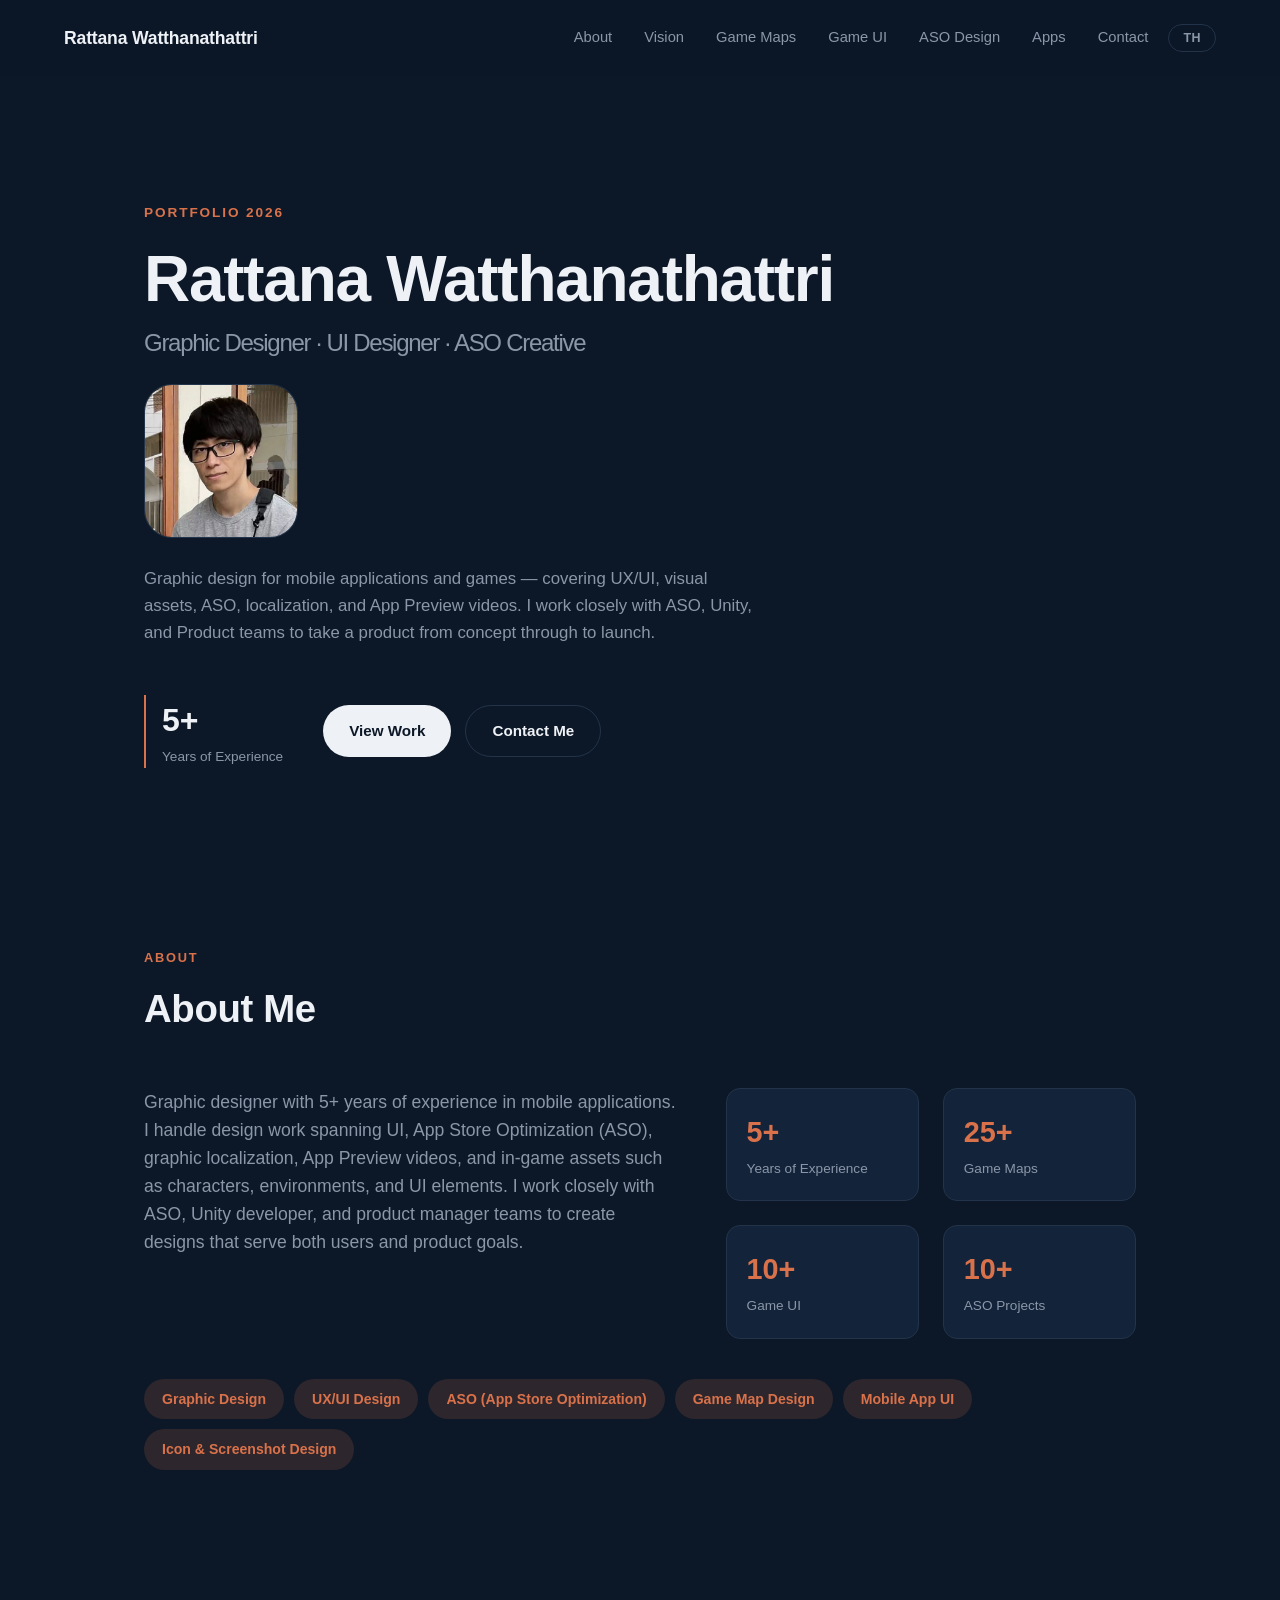
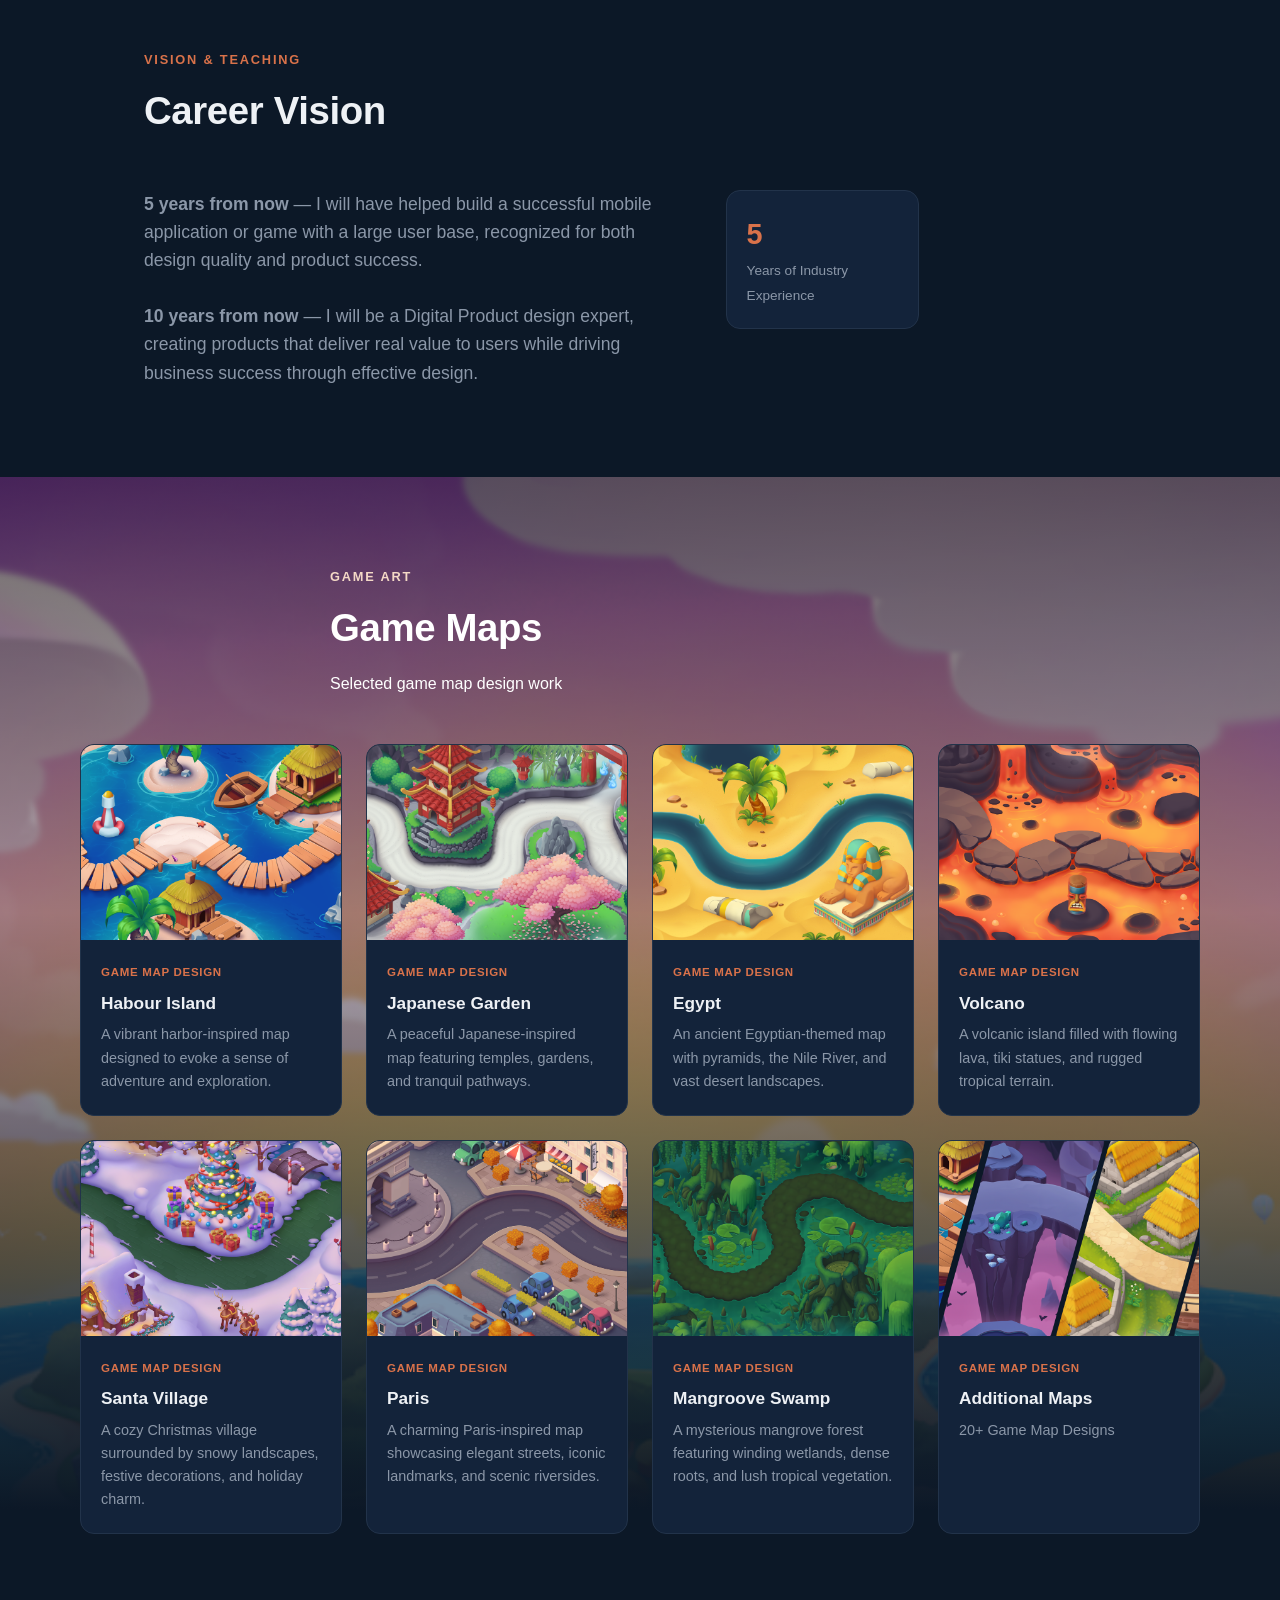
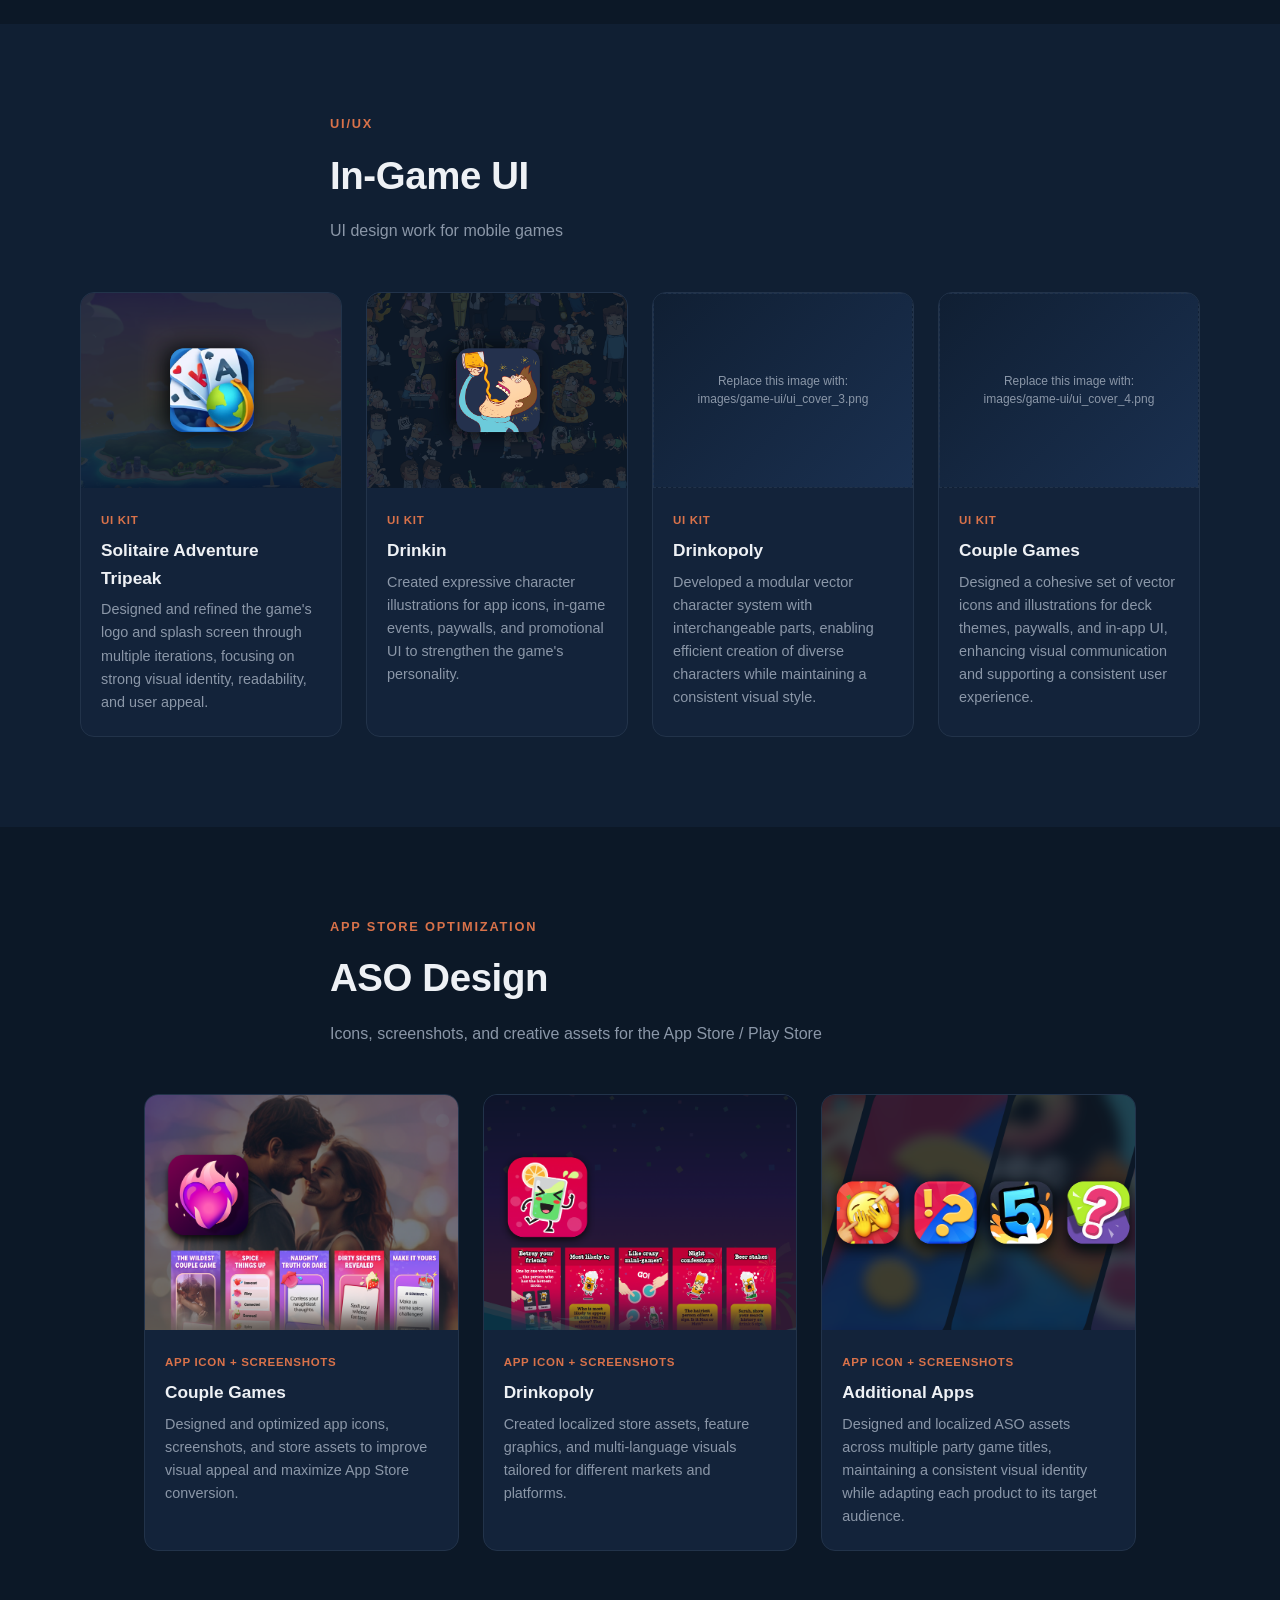
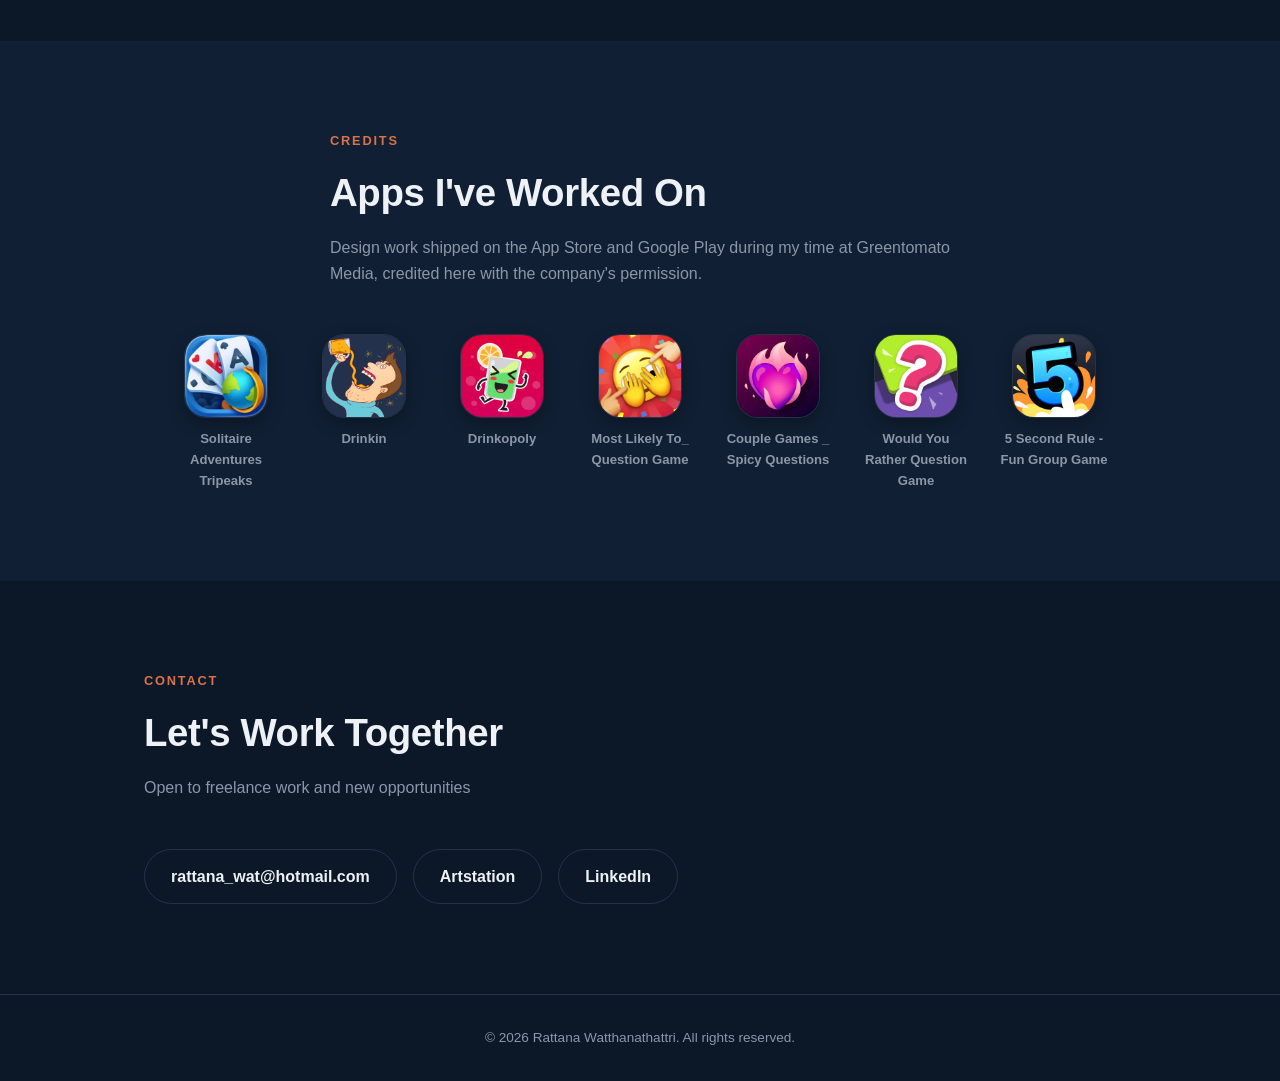
==== index.html @ 3fd951ef "Initial portfolio site" ====
<!DOCTYPE html>
<html lang="en">
<head>
<meta charset="UTF-8">
<meta name="viewport" content="width=device-width, initial-scale=1.0">
<title>Rattana Watthanathattri — Graphic Designer / UX-UI / ASO Specialist</title>
<meta name="description" content="Portfolio of Rattana Watthanathattri — Graphic Design, UX/UI Design and ASO work spanning game maps, in-game UI, ASO design, and a vision toward teaching Digital Media">
<link rel="stylesheet" href="css/style.css">
</head>
<body>

<header class="nav" id="nav">
  <a href="#top" class="nav__logo" data-th="รัตนะ วัฒนธาษตรี">Rattana Watthanathattri</a>
  <div class="nav__right">
    <nav class="nav__links" id="navLinks">
      <a href="#about" data-th="เกี่ยวกับ">About</a>
      <a href="#vision" data-th="วิสัยทัศน์">Vision</a>
      <a href="#game-maps" data-th="แผนที่เกม">Game Maps</a>
      <a href="#game-ui" data-th="UI เกม">Game UI</a>
      <a href="#aso">ASO Design</a>
      <a href="#apps" data-th="แอปที่ร่วมงาน">Apps</a>
      <a href="#contact" data-th="ติดต่อ">Contact</a>
    </nav>
    <button class="lang-toggle" id="langToggle" type="button" aria-label="Switch language">TH</button>
    <button class="nav__toggle" id="navToggle" aria-label="Open menu" data-th-aria="เปิดเมนู">
      <span></span><span></span><span></span>
    </button>
  </div>
</header>

<main id="top">

  <section class="hero">
    <div class="hero__inner">
      <p class="hero__eyebrow">Portfolio 2026</p>
      <h1 class="hero__title">
        <span data-th="รัตนะ วัฒนธาษตรี">Rattana Watthanathattri</span><br>
        <span class="hero__title-sub">Graphic Designer · UI Designer · ASO Creative</span>
      </h1>
      <div class="hero__avatar">
        <img src="images/profile/avatar.jpg" alt="Rattana Watthanathattri"
             onerror="this.closest('.hero__avatar').classList.add('hero__avatar--empty'); this.remove();">
        <span class="hero__avatar-label" data-th="ใส่รูปโปรไฟล์<br>images/profile/avatar.jpg">Add profile photo<br>images/profile/avatar.jpg</span>
      </div>
      <p class="hero__desc" data-th="ออกแบบกราฟิกสำหรับแอปพลิเคชันและเกมมือถือ ครอบคลุม UX/UI, Visual Assets, ASO, Localization และ App Preview พร้อมทำงานร่วมกับทีม ASO, Unity และ Product เพื่อพัฒนาผลิตภัณฑ์ตั้งแต่แนวคิดจนถึงการเผยแพร่">
        Graphic design for mobile applications and games — covering UX/UI, visual assets, ASO, localization, and App Preview videos. I work closely with ASO, Unity, and Product teams to take a product from concept through to launch.
      </p>
      <div class="hero__meta">
        <div class="hero__badge">
          <span class="hero__badge-num">5+</span>
          <span class="hero__badge-label" data-th="ปีประสบการณ์">Years of Experience</span>
        </div>
        <div class="hero__cta">
          <a href="#game-maps" class="btn btn--primary" data-th="ดูผลงาน">View Work</a>
          <a href="#contact" class="btn btn--ghost" data-th="ติดต่อฉัน">Contact Me</a>
        </div>
      </div>
    </div>
  </section>

  <section class="about" id="about">
    <div class="section-head">
      <p class="section-eyebrow">About</p>
      <h2 class="section-title" data-th="เกี่ยวกับฉัน">About Me</h2>
    </div>
    <div class="about__grid">
      <p class="about__bio" data-th="นักออกแบบกราฟิกที่มีประสบการณ์กว่า 5 ปีในสายงาน Mobile Application รับผิดชอบงานออกแบบตั้งแต่ UI, App Store Optimization (ASO), งาน Localization ด้านกราฟิก, วิดีโอ App Preview ไปจนถึงการออกแบบ Asset ภายในเกม เช่น Character, Environment และ UI ต่าง ๆ ทำงานร่วมกับทีม ASO, Unity Developer และ Product Manager อย่างใกล้ชิด เพื่อพัฒนางานออกแบบที่ตอบโจทย์ทั้งผู้ใช้งานและเป้าหมายของผลิตภัณฑ์">
        Graphic designer with 5+ years of experience in mobile applications. I handle design work spanning UI, App Store Optimization (ASO), graphic localization, App Preview videos, and in-game assets such as characters, environments, and UI elements. I work closely with ASO, Unity developer, and product manager teams to create designs that serve both users and product goals.
      </p>
      <div class="about__stats">
        <div class="stat">
          <span class="stat__num">5+</span>
          <span class="stat__label" data-th="ปีประสบการณ์">Years of Experience</span>
        </div>
        <div class="stat">
          <span class="stat__num">25+</span>
          <span class="stat__label" data-th="แผนที่เกม">Game Maps</span>
        </div>
        <div class="stat">
          <span class="stat__num">10+</span>
          <span class="stat__label" data-th="UI เกม">Game UI</span>
        </div>
        <div class="stat">
          <span class="stat__num">10+</span>
          <span class="stat__label" data-th="งาน ASO">ASO Projects</span>
        </div>
      </div>
    </div>
    <div class="skills">
      <span class="skill-pill">Graphic Design</span>
      <span class="skill-pill">UX/UI Design</span>
      <span class="skill-pill">ASO (App Store Optimization)</span>
      <span class="skill-pill">Game Map Design</span>
      <span class="skill-pill">Mobile App UI</span>
      <span class="skill-pill">Icon &amp; Screenshot Design</span>
    </div>
  </section>

  <section class="about" id="vision">
    <div class="section-head">
      <p class="section-eyebrow">Vision &amp; Teaching</p>
      <h2 class="section-title" data-th="วิสัยทัศน์ทางอาชีพ">Career Vision</h2>
    </div>
    <div class="about__grid">
      <p class="about__bio" data-th="<strong>5 ปีข้างหน้า</strong> — ได้ร่วมพัฒนาแอปพลิเคชันหรือเกมมือถือที่ประสบความสำเร็จ มีผู้ใช้งานจำนวนมาก และได้รับการยอมรับทั้งในด้านคุณภาพงานออกแบบและความสำเร็จของผลิตภัณฑ์&lt;br&gt;&lt;br&gt;&#10;        &lt;strong&gt;10 ปีข้างหน้า&lt;/strong&gt; — เป็นผู้เชี่ยวชาญด้านการออกแบบ Digital Product ที่สามารถสร้างผลิตภัณฑ์ซึ่งสร้างคุณค่าให้ผู้ใช้งาน พร้อมขับเคลื่อนความสำเร็จของธุรกิจผ่านการออกแบบที่มีประสิทธิภาพ">
        <strong>5 years from now</strong> — I will have helped build a successful mobile application or game with a large user base, recognized for both design quality and product success.<br><br>
        <strong>10 years from now</strong> — I will be a Digital Product design expert, creating products that deliver real value to users while driving business success through effective design.
      </p>
      <div class="about__stats">
        <div class="stat">
          <span class="stat__num">5</span>
          <span class="stat__label" data-th="ปีประสบการณ์อุตสาหกรรม">Years of Industry Experience</span>
        </div>

      </div>
    </div>
  </section>

  <section class="portfolio portfolio--splash" id="game-maps">
    <div class="section-head">
      <p class="section-eyebrow">Game Art</p>
      <h2 class="section-title" data-th="แผนที่เกม (Game Maps)">Game Maps</h2>
      <p class="section-desc" data-th="ตัวอย่างผลงานออกแบบแผนที่เกม">Selected game map design work</p>
    </div>
    <div class="grid" id="gameMapsGrid"></div>
  </section>

  <section class="portfolio portfolio--alt" id="game-ui">
    <div class="section-head">
      <p class="section-eyebrow">UI/UX</p>
      <h2 class="section-title" data-th="UI เกมจากแอปพลิเคชัน">In-Game UI</h2>
      <p class="section-desc" data-th="ตัวอย่างงานออกแบบ UI สำหรับเกมมือถือ">UI design work for mobile games</p>
    </div>
    <div class="grid" id="gameUiGrid"></div>
  </section>

  <section class="portfolio" id="aso">
    <div class="section-head">
      <p class="section-eyebrow">App Store Optimization</p>
      <h2 class="section-title">ASO Design</h2>
      <p class="section-desc" data-th="ไอคอน, สกรีนช็อต และงานออกแบบเพื่อ App Store / Play Store">Icons, screenshots, and creative assets for the App Store / Play Store</p>
    </div>
    <div class="grid" id="asoGrid"></div>
  </section>

  <section class="portfolio portfolio--alt" id="apps">
    <div class="section-head">
      <p class="section-eyebrow">Credits</p>
      <h2 class="section-title" data-th="แอปที่ร่วมพัฒนา">Apps I've Worked On</h2>
      <p class="section-desc" data-th="ผลงานออกแบบที่วางจำหน่ายจริงบน App Store และ Google Play ระหว่างการทำงานที่ Greentomato Media ได้รับอนุญาตจากบริษัทให้เผยแพร่เป็นเครดิตในพอร์ตนี้">Design work shipped on the App Store and Google Play during my time at Greentomato Media, credited here with the company's permission.</p>
    </div>
    <div class="app-logos" id="appLogosGrid"></div>
  </section>

  <section class="contact" id="contact">
    <div class="section-head">
      <p class="section-eyebrow">Contact</p>
      <h2 class="section-title" data-th="มาร่วมงานกันไหม?">Let's Work Together</h2>
      <p class="section-desc" data-th="เปิดรับงานฟรีแลนซ์และโอกาสร่วมงานใหม่ ๆ">Open to freelance work and new opportunities</p>
    </div>
    <div class="contact__links">
      <a href="mailto:rattana_wat@hotmail.com" class="contact__link">rattana_wat@hotmail.com</a>
      <a href="https://www.artstation.com/johnnystark" class="contact__link">Artstation</a>
      <a href="https://www.linkedin.com/in/%E0%B8%A3%E0%B8%B1%E0%B8%95%E0%B8%99%E0%B8%B0-%E0%B8%A7%E0%B8%B1%E0%B8%92%E0%B8%99%E0%B8%98%E0%B8%B2%E0%B8%A9%E0%B8%95%E0%B8%A3%E0%B8%B5-530b11201/?lipi=urn%3Ali%3Apage%3Ad_flagship3_feed%3BJZGsL92qQRKmGKby0%2FVBgw%3D%3D" class="contact__link">LinkedIn</a>
    </div>
  </section>

</main>

<footer class="footer">
  <p data-th="© 2026 รัตนะ วัฒนธาษตรี สงวนลิขสิทธิ์">© 2026 Rattana Watthanathattri. All rights reserved.</p>
</footer>

<div class="lightbox" id="lightbox">
  <button class="lightbox__close" id="lightboxClose" aria-label="Close" data-th-aria="ปิด">&times;</button>
  <div class="lightbox__content" id="lightboxContent"></div>
</div>

<script src="js/data.js"></script>
<script src="js/main.js"></script>
</body>
</html>
---- css/style.css ----
:root {
  --bg: #0c1827;
  --bg-alt: #101f33;
  --ink: #eef1f5;
  --ink-soft: #8b97a8;
  --line: #22334a;
  --accent: #d9724a;
  --accent-soft: rgba(217, 114, 74, 0.16);
  --card-bg: #13233a;
  --radius: 14px;
  --maxw: 1120px;
}

* { box-sizing: border-box; margin: 0; padding: 0; }

html { scroll-behavior: smooth; }

body {
  font-family: -apple-system, BlinkMacSystemFont, "Segoe UI", "Noto Sans Thai", "Helvetica Neue", Arial, sans-serif;
  background: var(--bg);
  color: var(--ink);
  line-height: 1.6;
  -webkit-font-smoothing: antialiased;
}

a { color: inherit; text-decoration: none; }
img { max-width: 100%; display: block; }

/* ---------- Nav ---------- */
.nav {
  position: sticky;
  top: 0;
  z-index: 50;
  display: flex;
  align-items: center;
  justify-content: space-between;
  padding: 24px clamp(20px, 6vw, 64px);
  background: rgba(12, 24, 39, 0.7);
  backdrop-filter: blur(10px);
  transition: padding 0.25s ease, box-shadow 0.25s ease;
}
.nav--scrolled {
  padding-top: 14px;
  padding-bottom: 14px;
  box-shadow: 0 1px 0 var(--line);
}
.nav__logo {
  font-weight: 700;
  font-size: 1.1rem;
  letter-spacing: -0.01em;
}
.nav__links {
  display: flex;
  gap: 32px;
  font-size: 0.92rem;
  color: var(--ink-soft);
}
.nav__links a { transition: color 0.2s ease; }
.nav__links a:hover { color: var(--accent); }

.nav__right {
  display: flex;
  align-items: center;
  gap: 20px;
}

.lang-toggle {
  padding: 6px 14px;
  border-radius: 999px;
  border: 1.5px solid var(--line);
  background: none;
  color: var(--ink-soft);
  font-size: 0.78rem;
  font-weight: 700;
  letter-spacing: 0.04em;
  cursor: pointer;
  transition: border-color 0.2s ease, color 0.2s ease;
}
.lang-toggle:hover { border-color: var(--accent); color: var(--accent); }

.nav__toggle {
  display: none;
  flex-direction: column;
  gap: 5px;
  background: none;
  border: none;
  cursor: pointer;
  padding: 4px;
}
.nav__toggle span {
  width: 22px;
  height: 2px;
  background: var(--ink);
  transition: transform 0.25s ease, opacity 0.25s ease;
}

/* ---------- Hero ---------- */
.hero {
  padding: clamp(60px, 14vh, 140px) clamp(20px, 6vw, 64px) clamp(60px, 10vh, 100px);
  max-width: var(--maxw);
  margin: 0 auto;
}
.hero__eyebrow {
  font-size: 0.85rem;
  letter-spacing: 0.14em;
  text-transform: uppercase;
  color: var(--accent);
  margin-bottom: 20px;
  font-weight: 600;
}
.hero__avatar {
  position: relative;
  width: clamp(96px, 12vw, 160px);
  height: clamp(96px, 12vw, 160px);
  margin-top: 28px;
  border-radius: 28px;
  overflow: hidden;
  background: var(--bg-alt);
  border: 1px solid var(--line);
}
.hero__avatar img { width: 100%; height: 100%; object-fit: cover; display: block; }
.hero__avatar-label {
  display: none;
  font-size: 0.68rem;
  line-height: 1.4;
  color: var(--ink-soft);
  padding: 8px;
  text-align: center;
  word-break: break-all;
}
.hero__avatar--empty {
  border-style: dashed;
  display: flex;
  align-items: center;
  justify-content: center;
}
.hero__avatar--empty .hero__avatar-label { display: block; }

.hero__title {
  font-size: clamp(2.2rem, 6vw, 4rem);
  font-weight: 700;
  letter-spacing: -0.02em;
  line-height: 1.12;
}
.hero__title-sub {
  display: block;
  font-size: clamp(1.1rem, 2.4vw, 1.5rem);
  font-weight: 400;
  color: var(--ink-soft);
  margin-top: 14px;
}
.hero__desc {
  max-width: 620px;
  margin-top: 28px;
  font-size: 1.05rem;
  color: var(--ink-soft);
}
.hero__meta {
  display: flex;
  align-items: center;
  gap: 40px;
  flex-wrap: wrap;
  margin-top: 48px;
}
.hero__badge {
  display: flex;
  flex-direction: column;
  border-left: 2px solid var(--accent);
  padding-left: 16px;
}
.hero__badge-num {
  font-size: 2rem;
  font-weight: 700;
}
.hero__badge-label {
  font-size: 0.85rem;
  color: var(--ink-soft);
}
.hero__cta {
  display: flex;
  gap: 14px;
}

.btn {
  display: inline-flex;
  align-items: center;
  padding: 13px 26px;
  border-radius: 999px;
  font-size: 0.95rem;
  font-weight: 600;
  transition: transform 0.2s ease, box-shadow 0.2s ease, background 0.2s ease;
}
.btn--primary {
  background: var(--ink);
  color: var(--bg);
}
.btn--primary:hover { transform: translateY(-2px); box-shadow: 0 8px 20px rgba(0,0,0,0.4); }
.btn--ghost {
  border: 1.5px solid var(--line);
  color: var(--ink);
}
.btn--ghost:hover { border-color: var(--accent); color: var(--accent); }

/* ---------- Section shared ---------- */
section { padding: clamp(60px, 10vh, 110px) clamp(20px, 6vw, 64px); }
.about, .portfolio, .contact { max-width: var(--maxw); margin: 0 auto; }
.portfolio > .section-head { margin-left: auto; margin-right: auto; }
.portfolio--alt { background: var(--bg-alt); max-width: none; }
.portfolio--alt > * { max-width: var(--maxw); margin-left: auto; margin-right: auto; }

/* พื้นหลัง splash screen ของเกม — แก้ path ที่ images/game-maps/splash.jpg */
.portfolio--splash {
  position: relative;
  max-width: none;
  background-image:
    linear-gradient(180deg, rgba(20, 18, 15, 0.62) 0%, rgba(20, 18, 15, 0.32) 38%, var(--bg) 90%),
    url("../images/game-maps/splash screen.png");
  background-size: cover;
  background-position: center top;
  background-repeat: no-repeat;
}
.portfolio--splash > * { max-width: var(--maxw); margin-left: auto; margin-right: auto; }
.portfolio--splash .section-eyebrow { color: #f4d9c6; }
.portfolio--splash .section-title,
.portfolio--splash .section-desc { color: #fff; }

.section-head { margin-bottom: 48px; max-width: 620px; }
.section-eyebrow {
  font-size: 0.8rem;
  letter-spacing: 0.14em;
  text-transform: uppercase;
  color: var(--accent);
  font-weight: 600;
  margin-bottom: 10px;
}
.section-title {
  font-size: clamp(1.7rem, 3.4vw, 2.4rem);
  font-weight: 700;
  letter-spacing: -0.01em;
}
.section-desc {
  margin-top: 12px;
  color: var(--ink-soft);
}

/* ---------- About ---------- */
.about__grid {
  display: grid;
  grid-template-columns: 1.3fr 1fr;
  gap: 48px;
  align-items: start;
}
.about__bio {
  font-size: 1.1rem;
  color: var(--ink-soft);
}
.about__stats {
  display: grid;
  grid-template-columns: repeat(2, 1fr);
  gap: 24px;
}
.stat {
  background: var(--card-bg);
  border: 1px solid var(--line);
  border-radius: var(--radius);
  padding: 20px;
}
.stat__num {
  display: block;
  font-size: 1.8rem;
  font-weight: 700;
  color: var(--accent);
}
.stat__label {
  font-size: 0.85rem;
  color: var(--ink-soft);
}

.skills {
  display: flex;
  flex-wrap: wrap;
  gap: 10px;
  margin-top: 40px;
}
.skill-pill {
  padding: 9px 18px;
  border-radius: 999px;
  background: var(--accent-soft);
  color: var(--accent);
  font-size: 0.88rem;
  font-weight: 600;
}

/* ---------- Grid / Cards ---------- */
.grid {
  display: grid;
  grid-template-columns: repeat(auto-fill, minmax(260px, 1fr));
  gap: 24px;
}
.card {
  background: var(--card-bg);
  border: 1px solid var(--line);
  border-radius: var(--radius);
  overflow: hidden;
  cursor: pointer;
  transition: transform 0.25s ease, box-shadow 0.25s ease;
}
.card:hover {
  transform: translateY(-4px);
  box-shadow: 0 14px 30px rgba(0,0,0,0.35);
}
.card__media {
  position: relative;
  aspect-ratio: 4 / 3;
  background: linear-gradient(135deg, var(--bg-alt), #1a3050);
  display: flex;
  align-items: center;
  justify-content: center;
  overflow: hidden;
}
.card__media img { width: 100%; height: 100%; object-fit: cover; }
.card__placeholder-label {
  display: none;
  text-align: center;
  font-size: 0.75rem;
  color: var(--ink-soft);
  padding: 12px;
  line-height: 1.5;
}
.card__media--empty { border: 1px dashed var(--line); }
.card__media--empty .card__placeholder-label { display: block; }

.card__body { padding: 18px 20px 22px; }
.card__tag {
  font-size: 0.72rem;
  letter-spacing: 0.06em;
  text-transform: uppercase;
  color: var(--accent);
  font-weight: 700;
}
.card__title {
  margin-top: 6px;
  font-size: 1.08rem;
  font-weight: 700;
}
.card__desc {
  margin-top: 6px;
  font-size: 0.9rem;
  color: var(--ink-soft);
}

/* ---------- App Logos (credits) ---------- */
.app-logos {
  display: flex;
  flex-wrap: wrap;
  gap: 28px;
  justify-content: center;
}
.app-logos__hint {
  margin-top: 28px;
  text-align: center;
  font-size: 0.78rem;
  color: var(--ink-soft);
}
.app-logo {
  display: flex;
  flex-direction: column;
  align-items: center;
  gap: 10px;
  width: 110px;
  text-align: center;
  transition: transform 0.2s ease;
}
.app-logo:hover { transform: translateY(-4px); }
.app-logo__media {
  position: relative;
  width: 84px;
  height: 84px;
  border-radius: 22px;
  overflow: hidden;
  background: var(--card-bg);
  border: 1px solid var(--line);
  display: flex;
  align-items: center;
  justify-content: center;
  box-shadow: 0 6px 16px rgba(0,0,0,0.25);
  transition: box-shadow 0.2s ease, border-color 0.2s ease;
}
.app-logo:hover .app-logo__media {
  border-color: var(--accent);
  box-shadow: 0 10px 24px rgba(0,0,0,0.4);
}
.app-logo__media img { width: 100%; height: 100%; object-fit: cover; }
.app-logo__placeholder-label {
  display: none;
  font-size: 0.62rem;
  color: var(--ink-soft);
  padding: 6px;
  line-height: 1.4;
}
.app-logo__media--empty { border-style: dashed; }
.app-logo__media--empty .app-logo__placeholder-label { display: block; }
.app-logo__name {
  font-size: 0.82rem;
  font-weight: 600;
  color: var(--ink-soft);
}
.app-logo:hover .app-logo__name { color: var(--accent); }

/* ---------- Contact ---------- */
.contact__links {
  display: flex;
  flex-wrap: wrap;
  gap: 16px;
}
.contact__link {
  padding: 14px 26px;
  border: 1.5px solid var(--line);
  border-radius: 999px;
  font-weight: 600;
  transition: border-color 0.2s ease, color 0.2s ease, transform 0.2s ease;
}
.contact__link:hover {
  border-color: var(--accent);
  color: var(--accent);
  transform: translateY(-2px);
}

/* ---------- Footer ---------- */
.footer {
  text-align: center;
  padding: 32px 20px;
  color: var(--ink-soft);
  font-size: 0.85rem;
  border-top: 1px solid var(--line);
}

/* ---------- Lightbox ---------- */
.lightbox {
  position: fixed;
  inset: 0;
  background: rgba(20, 18, 15, 0.82);
  display: flex;
  align-items: center;
  justify-content: center;
  padding: 40px 20px;
  z-index: 100;
  opacity: 0;
  visibility: hidden;
  transition: opacity 0.3s ease, visibility 0.3s ease;
}
.lightbox.is-open {
  opacity: 1;
  visibility: visible;
}
.lightbox__content {
  background: var(--card-bg);
  border-radius: var(--radius);
  overflow-y: auto;
  overflow-x: hidden;
  max-width: 1100px;
  width: 100%;
  max-height: 96vh;
  scroll-behavior: smooth;
  transform: scale(0.96);
  transition: transform 0.3s ease;
}
.lightbox.is-open .lightbox__content {
  transform: scale(1);
}

/* รูปโชว์เต็มความยาวจริง ไม่ครอป เหมาะกับภาพแผนที่/ภาพยาวแนวตั้ง */
.lightbox__image { width: 100%; height: auto; display: block; }

.lightbox__empty {
  aspect-ratio: 4/3;
  display: flex;
  align-items: center;
  justify-content: center;
  background: var(--bg-alt);
  color: var(--ink-soft);
  font-size: 0.9rem;
  text-align: center;
  padding: 20px;
}
.lightbox__caption { padding: 20px 24px 26px; }
.lightbox__caption h3 { margin-top: 6px; font-size: 1.2rem; }
.lightbox__caption p { margin-top: 6px; color: var(--ink-soft); }

.lightbox__close {
  position: fixed;
  top: 24px;
  right: clamp(20px, 6vw, 48px);
  background: rgba(0, 0, 0, 0.3);
  width: 40px;
  height: 40px;
  border-radius: 50%;
  border: none;
  color: #fff;
  font-size: 1.6rem;
  cursor: pointer;
  line-height: 1;
  z-index: 101;
}

/* ---------- Responsive ---------- */
@media (max-width: 860px) {
  .about__grid { grid-template-columns: 1fr; }
  .nav__links {
    position: fixed;
    top: 72px;
    left: 0;
    right: 0;
    background: var(--bg);
    flex-direction: column;
    gap: 0;
    max-height: 0;
    overflow: hidden;
    transition: max-height 0.3s ease;
    border-bottom: 1px solid var(--line);
  }
  .nav__links.is-open { max-height: 320px; }
  .nav__links a {
    padding: 16px clamp(20px, 6vw, 64px);
    border-top: 1px solid var(--line);
  }
  .nav__toggle { display: flex; }
  .nav__toggle.is-active span:nth-child(1) { transform: translateY(7px) rotate(45deg); }
  .nav__toggle.is-active span:nth-child(2) { opacity: 0; }
  .nav__toggle.is-active span:nth-child(3) { transform: translateY(-7px) rotate(-45deg); }
}
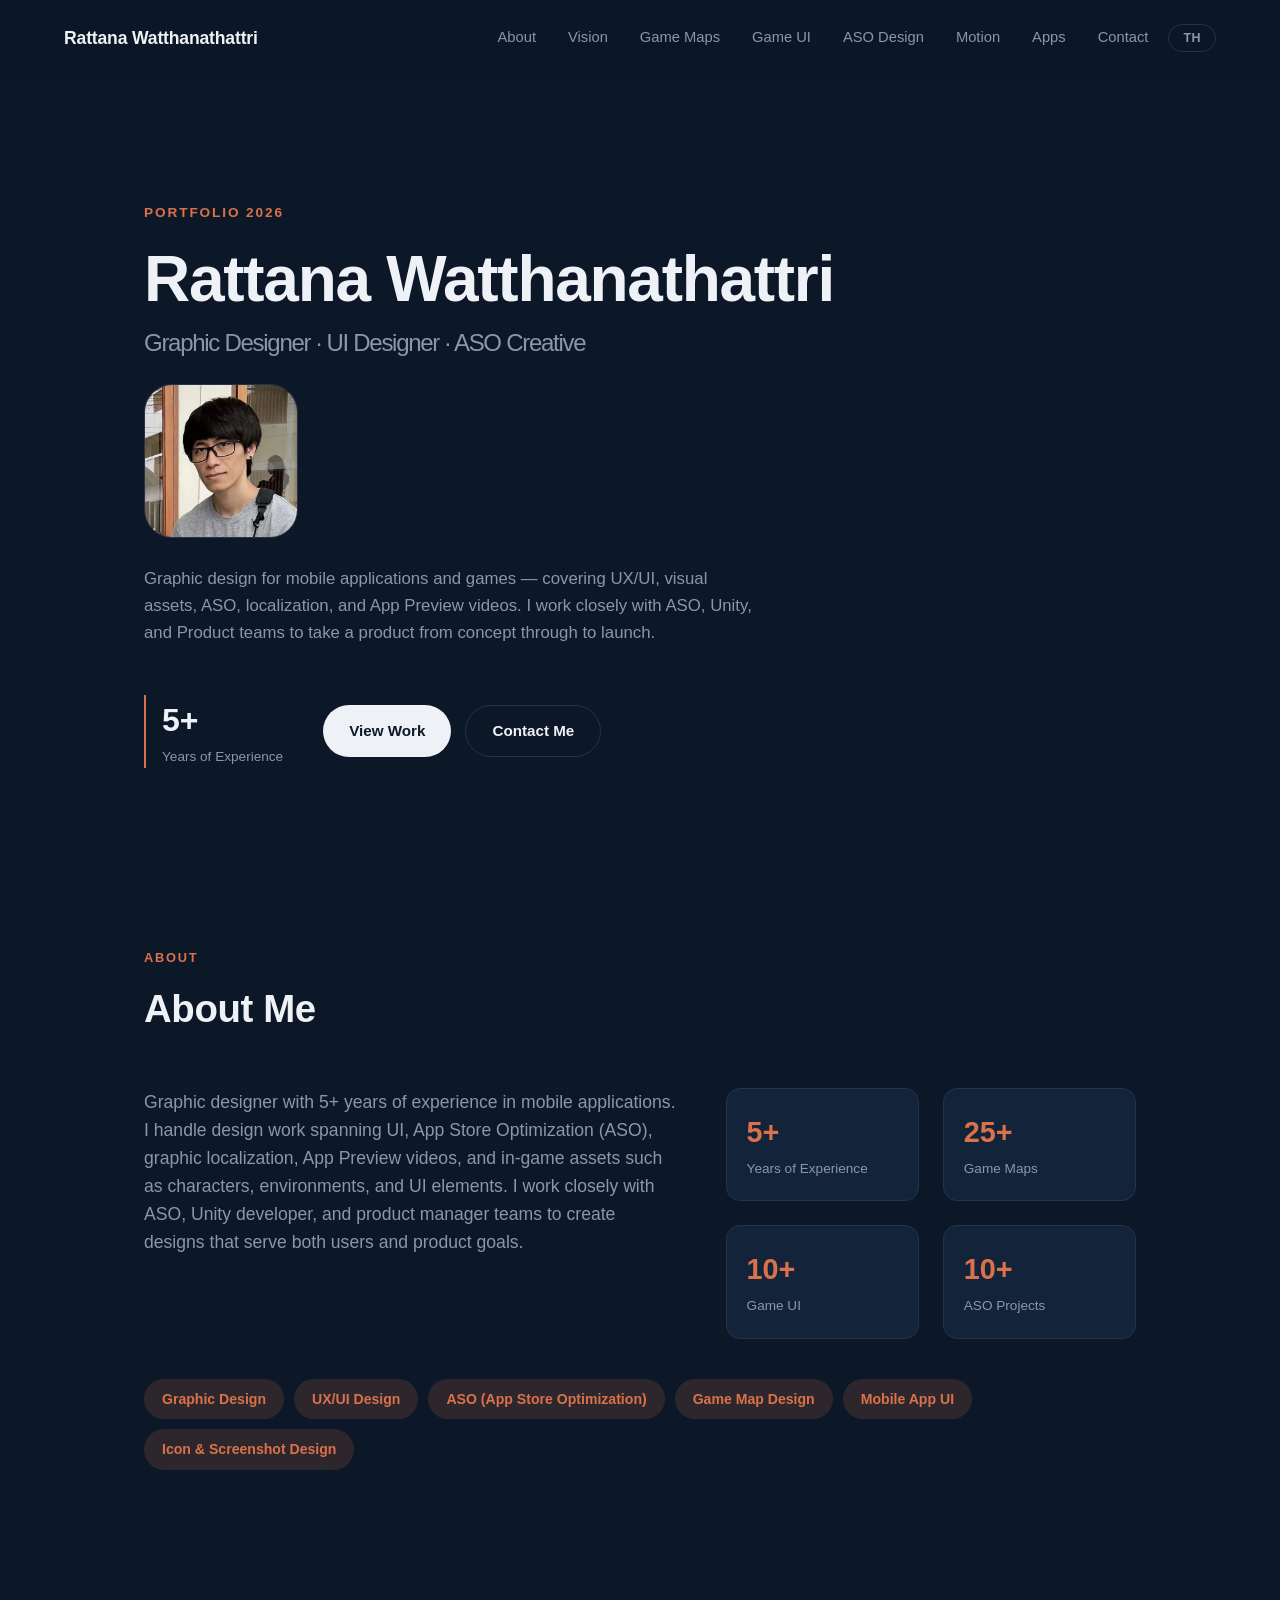
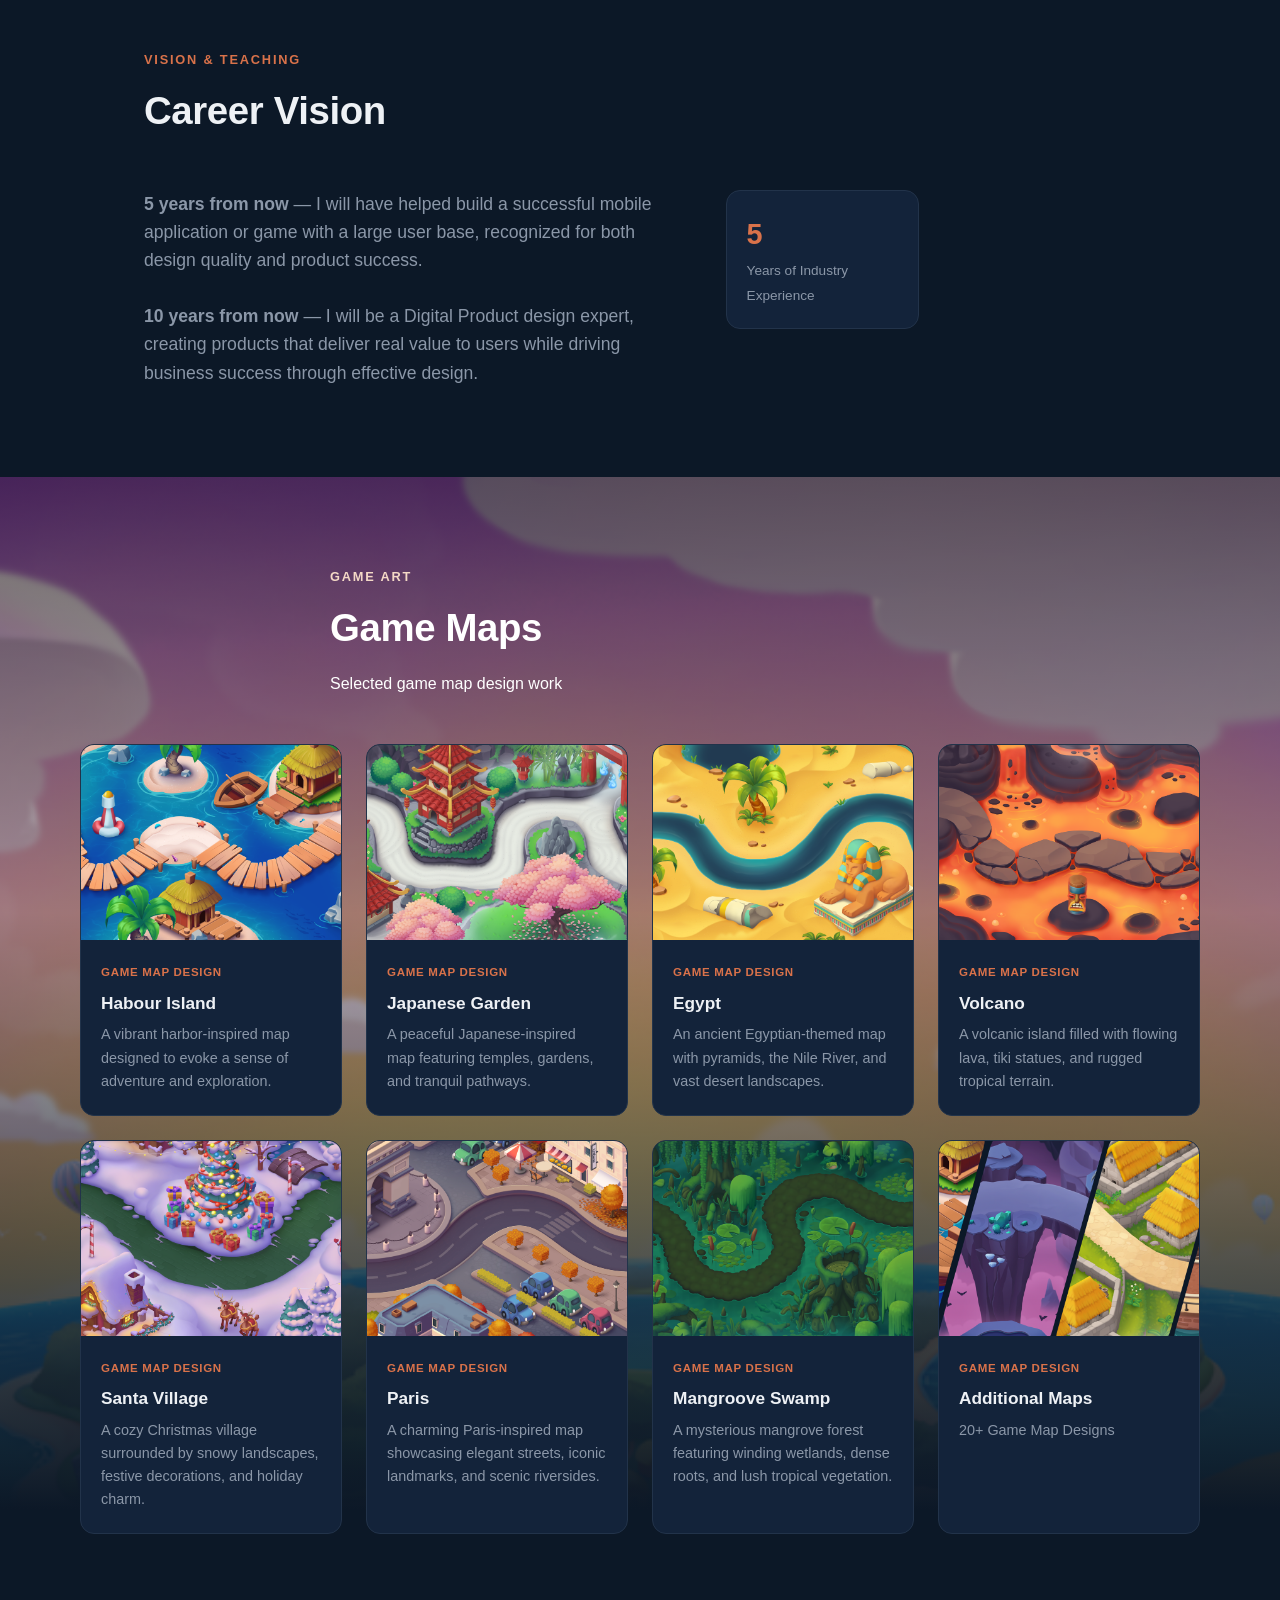
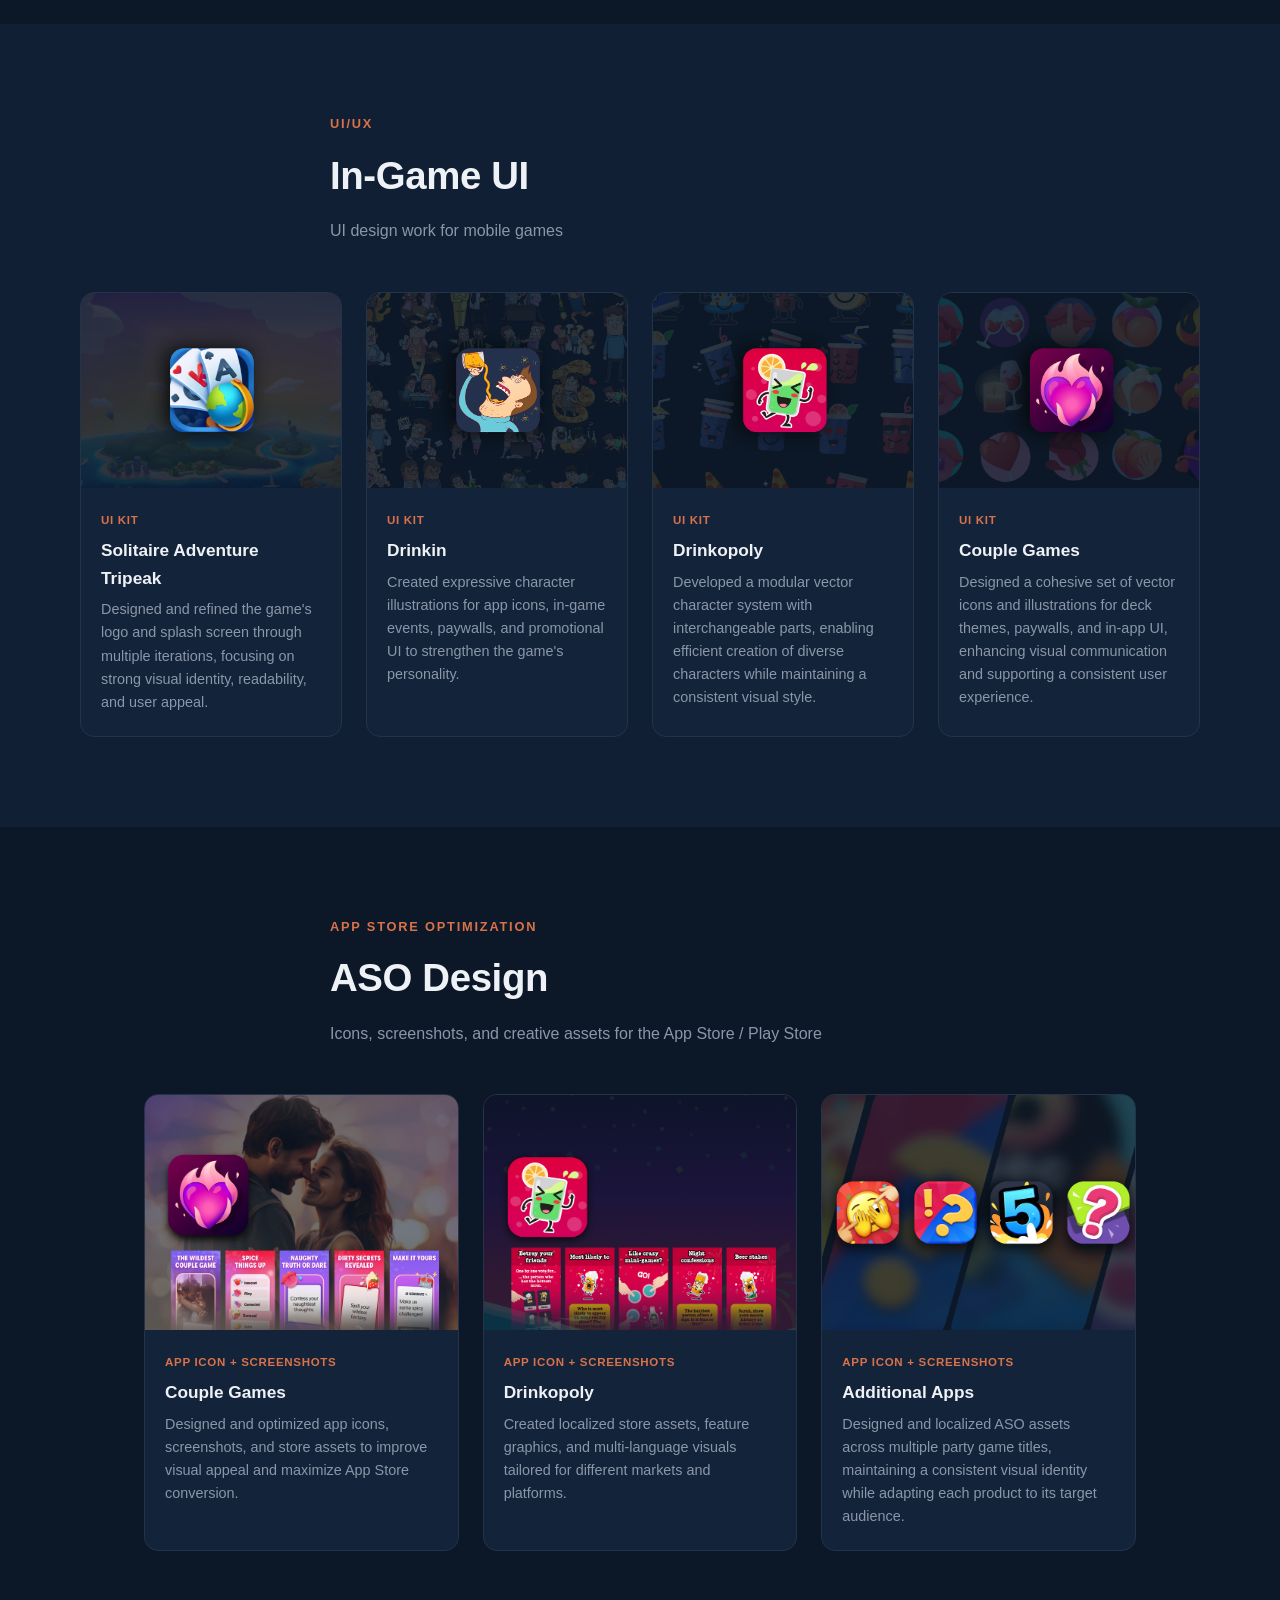
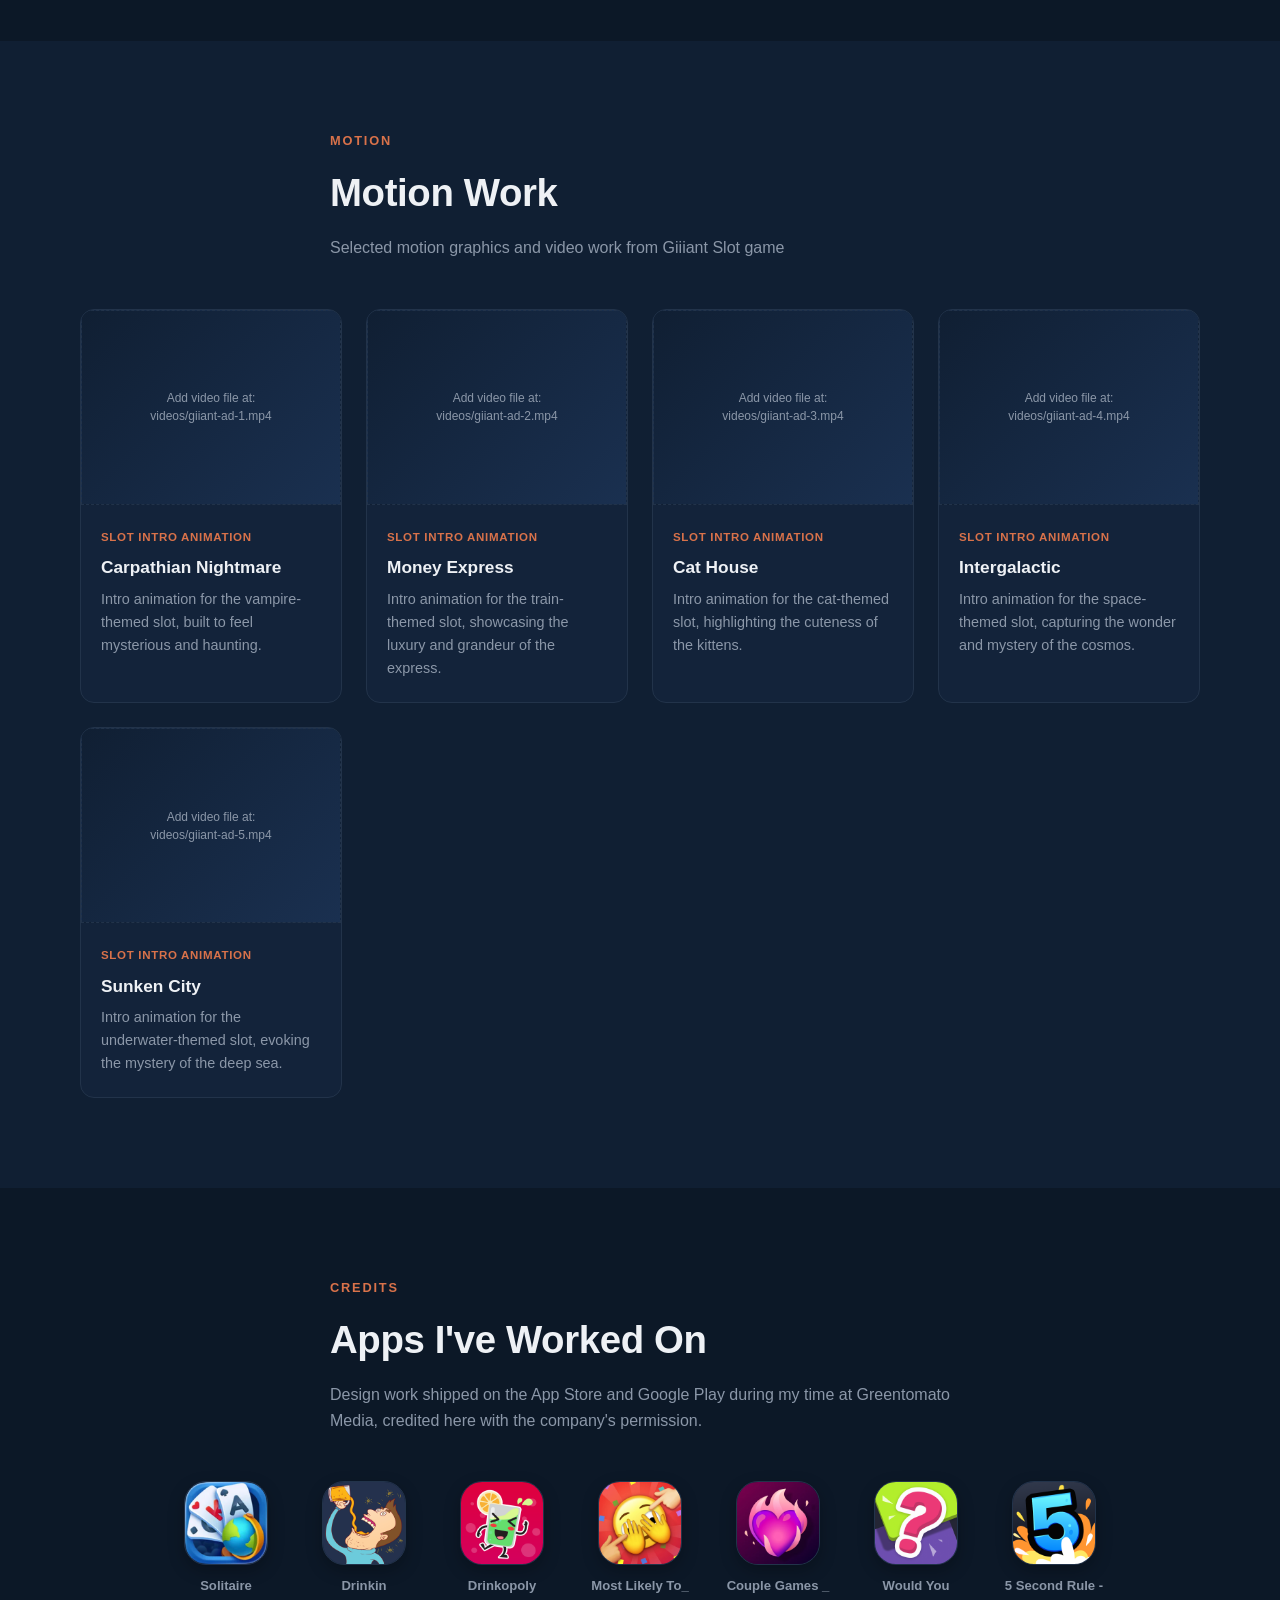
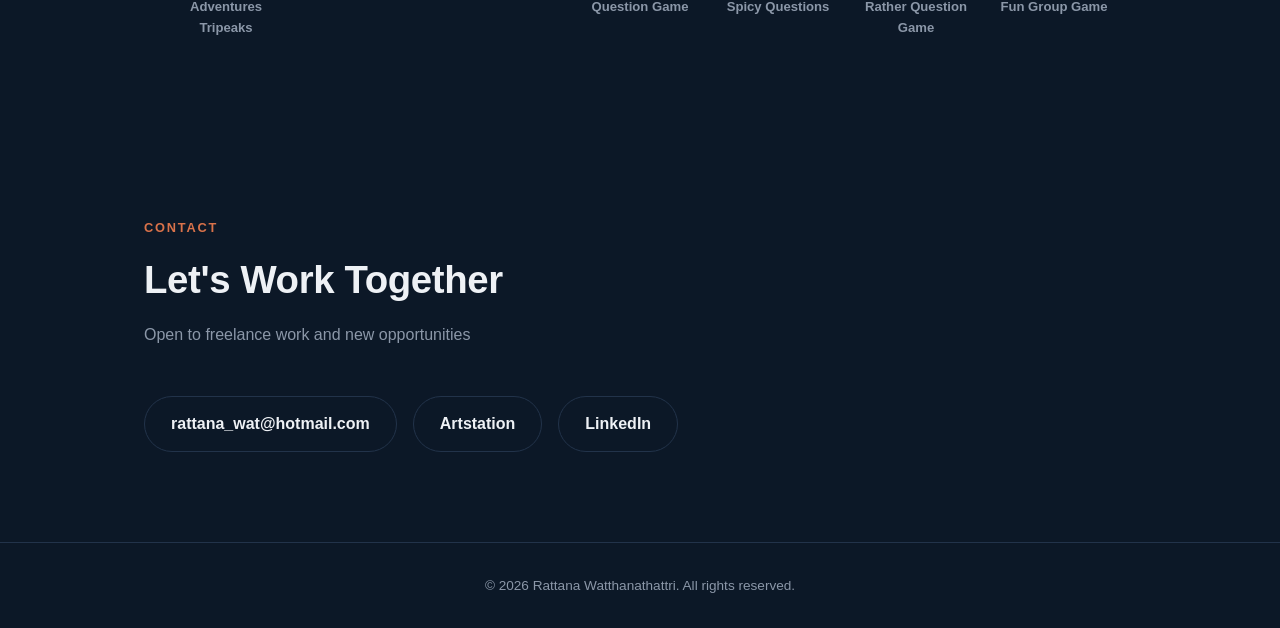
==== commit f7f8e713: "Add Motion section and case-study skeleton" ====
--- a/index.html
+++ b/index.html
@@ -18,6 +18,7 @@
       <a href="#game-maps" data-th="แผนที่เกม">Game Maps</a>
       <a href="#game-ui" data-th="UI เกม">Game UI</a>
       <a href="#aso">ASO Design</a>
+      <a href="#motion" data-th="งาน Motion">Motion</a>
       <a href="#apps" data-th="แอปที่ร่วมงาน">Apps</a>
       <a href="#contact" data-th="ติดต่อ">Contact</a>
     </nav>
@@ -143,7 +144,16 @@
     <div class="grid" id="asoGrid"></div>
   </section>
 
-  <section class="portfolio portfolio--alt" id="apps">
+  <section class="portfolio portfolio--alt" id="motion">
+    <div class="section-head">
+      <p class="section-eyebrow">Motion</p>
+      <h2 class="section-title" data-th="งาน Motion">Motion Work</h2>
+      <p class="section-desc" data-th="ตัวอย่างงานโมชันกราฟิกและวิดีโอจากเกม Giiiant Slot">Selected motion graphics and video work from Giiiant Slot game</p>
+    </div>
+    <div class="grid" id="motionGrid"></div>
+  </section>
+
+  <section class="portfolio" id="apps">
     <div class="section-head">
       <p class="section-eyebrow">Credits</p>
       <h2 class="section-title" data-th="แอปที่ร่วมพัฒนา">Apps I've Worked On</h2>
--- a/css/style.css
+++ b/css/style.css
@@ -319,6 +319,8 @@
   overflow: hidden;
 }
 .card__media img { width: 100%; height: 100%; object-fit: cover; }
+.card__media video { width: 100%; height: 100%; object-fit: cover; }
+.lightbox__video { width: 100%; height: auto; display: block; background: #000; }
 .card__placeholder-label {
   display: none;
   text-align: center;
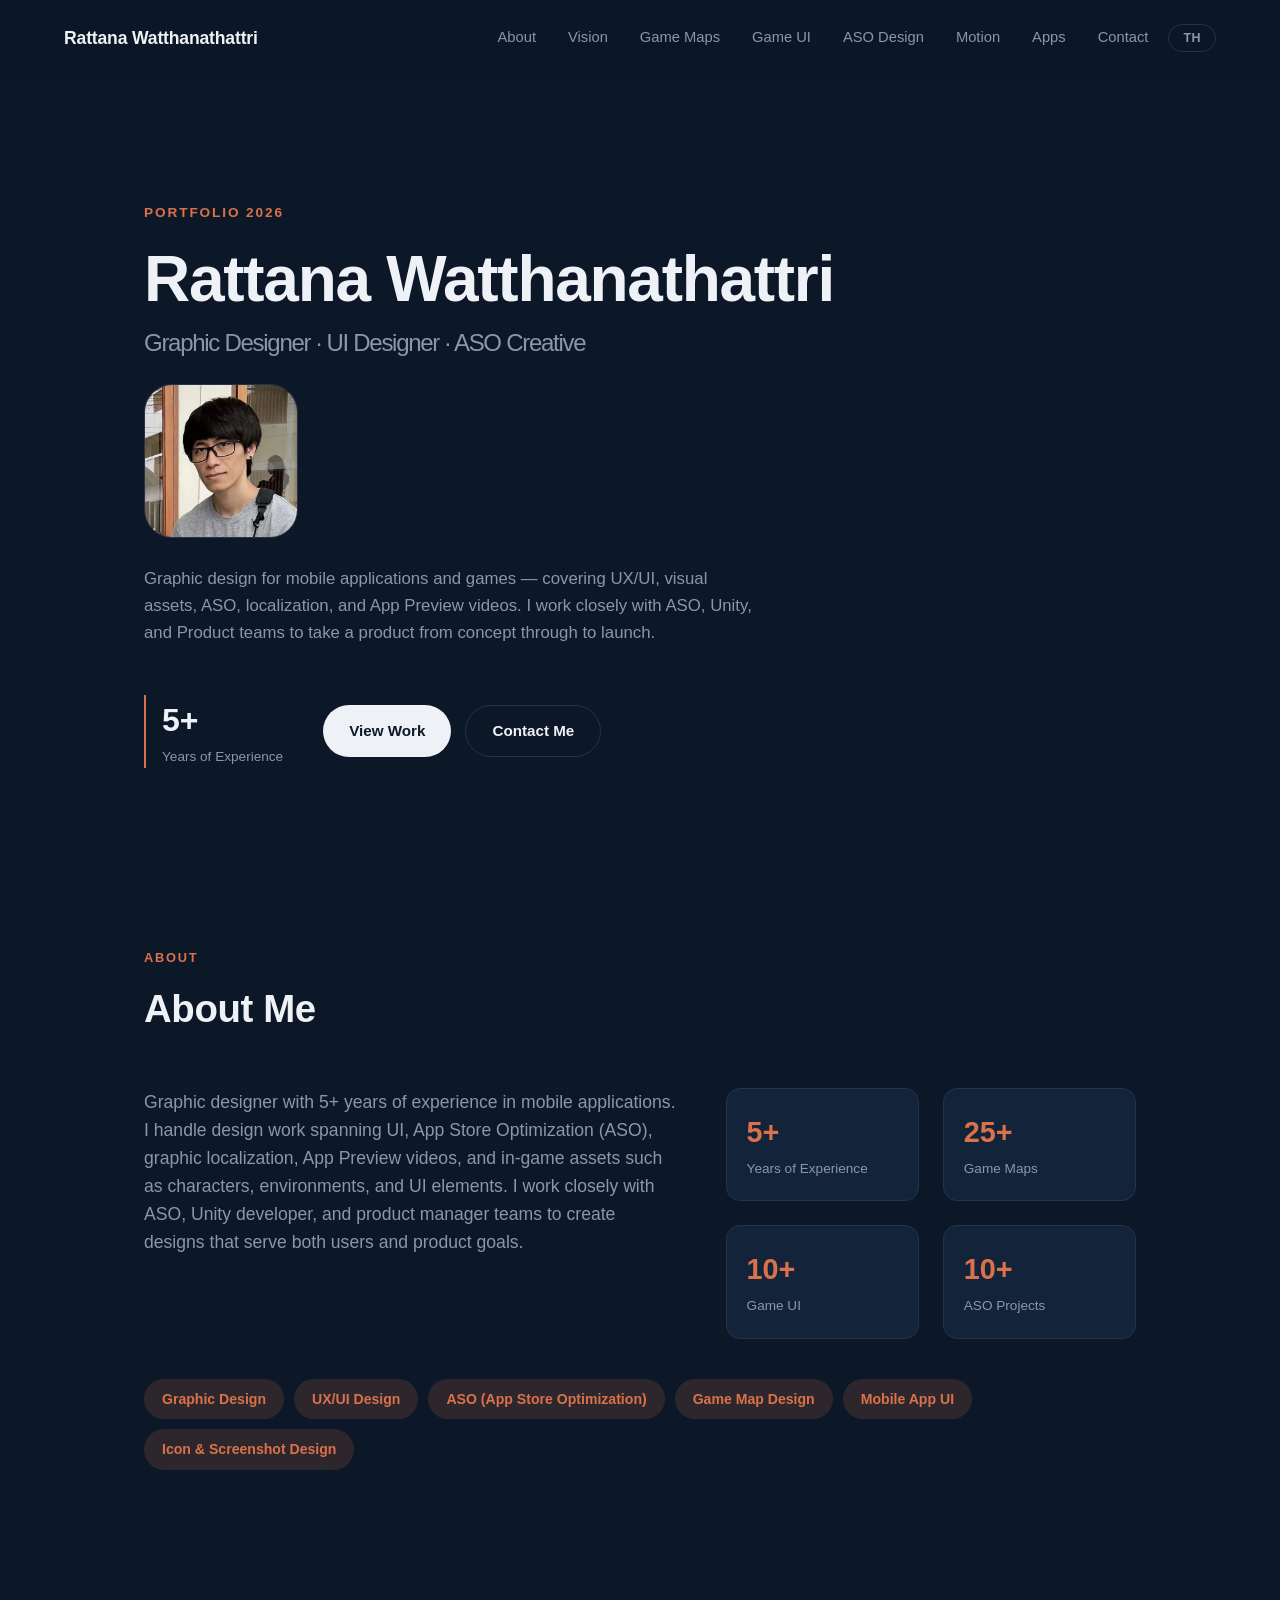
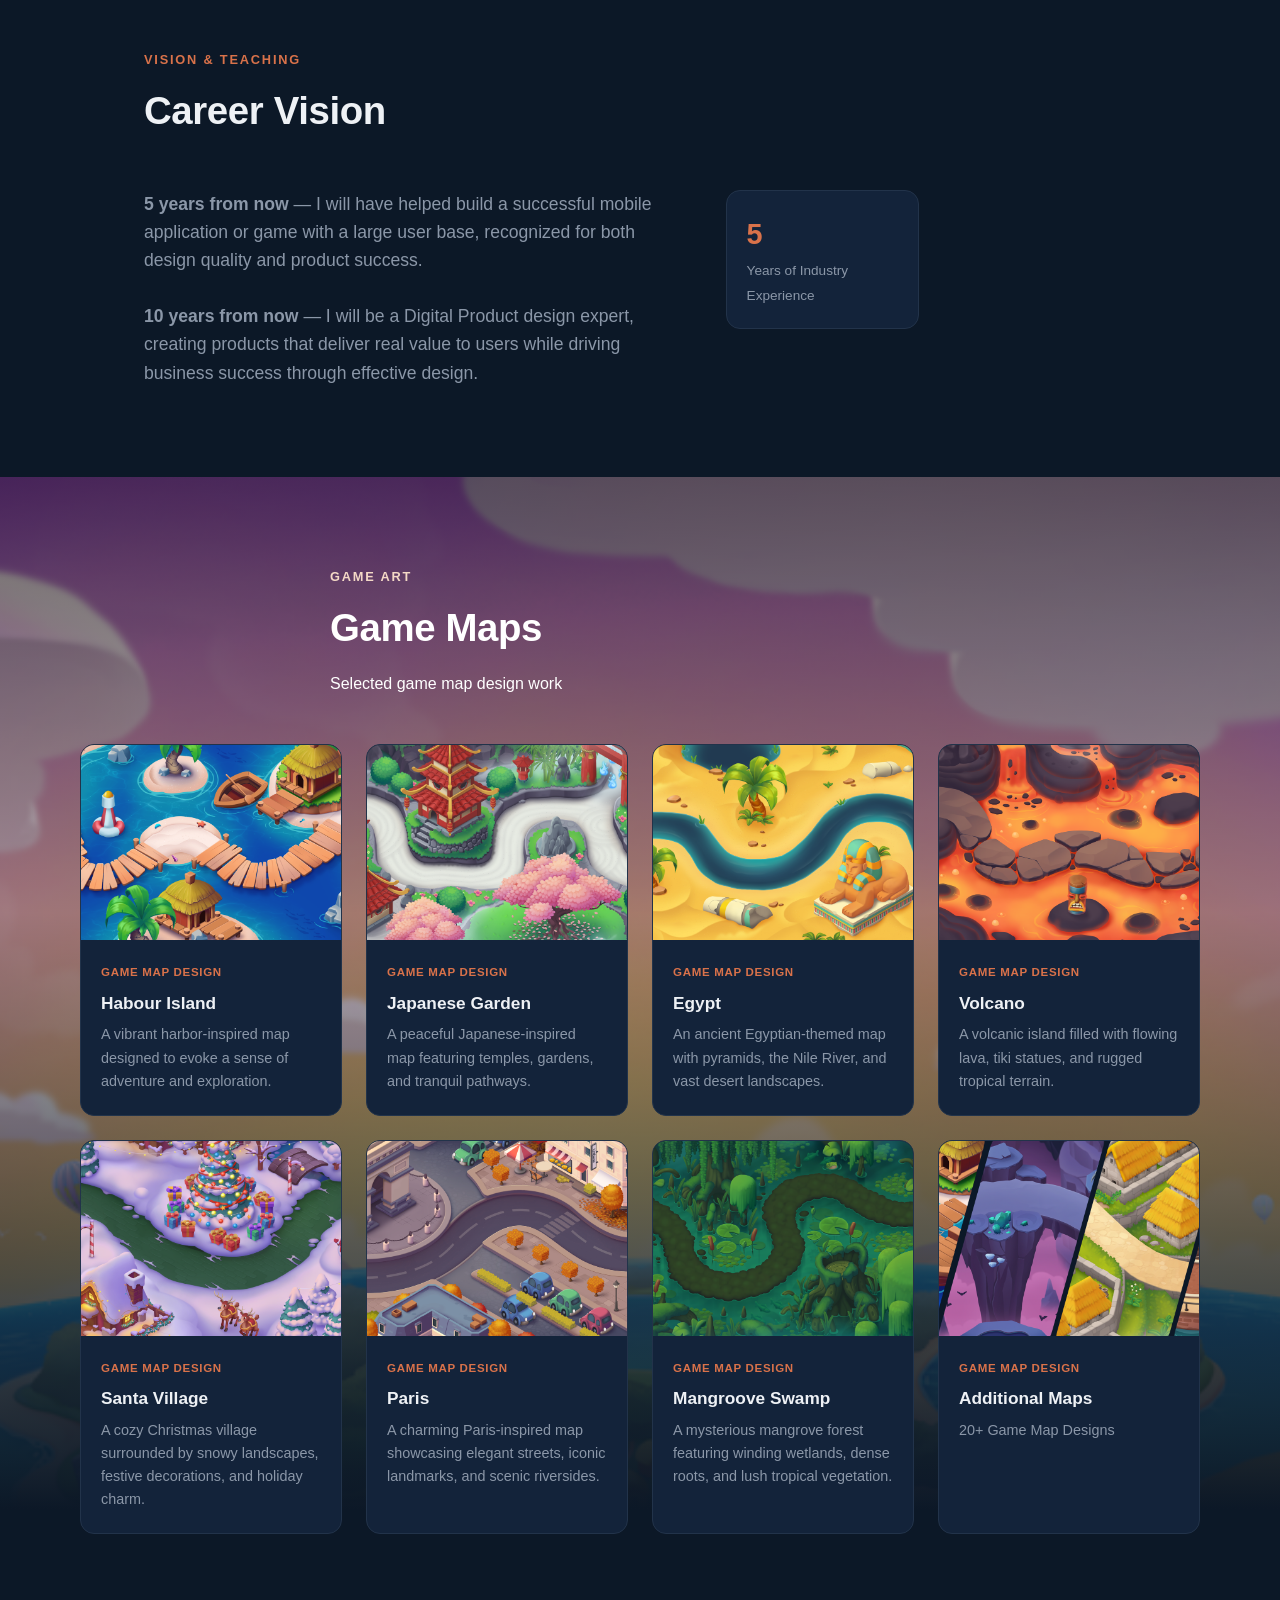
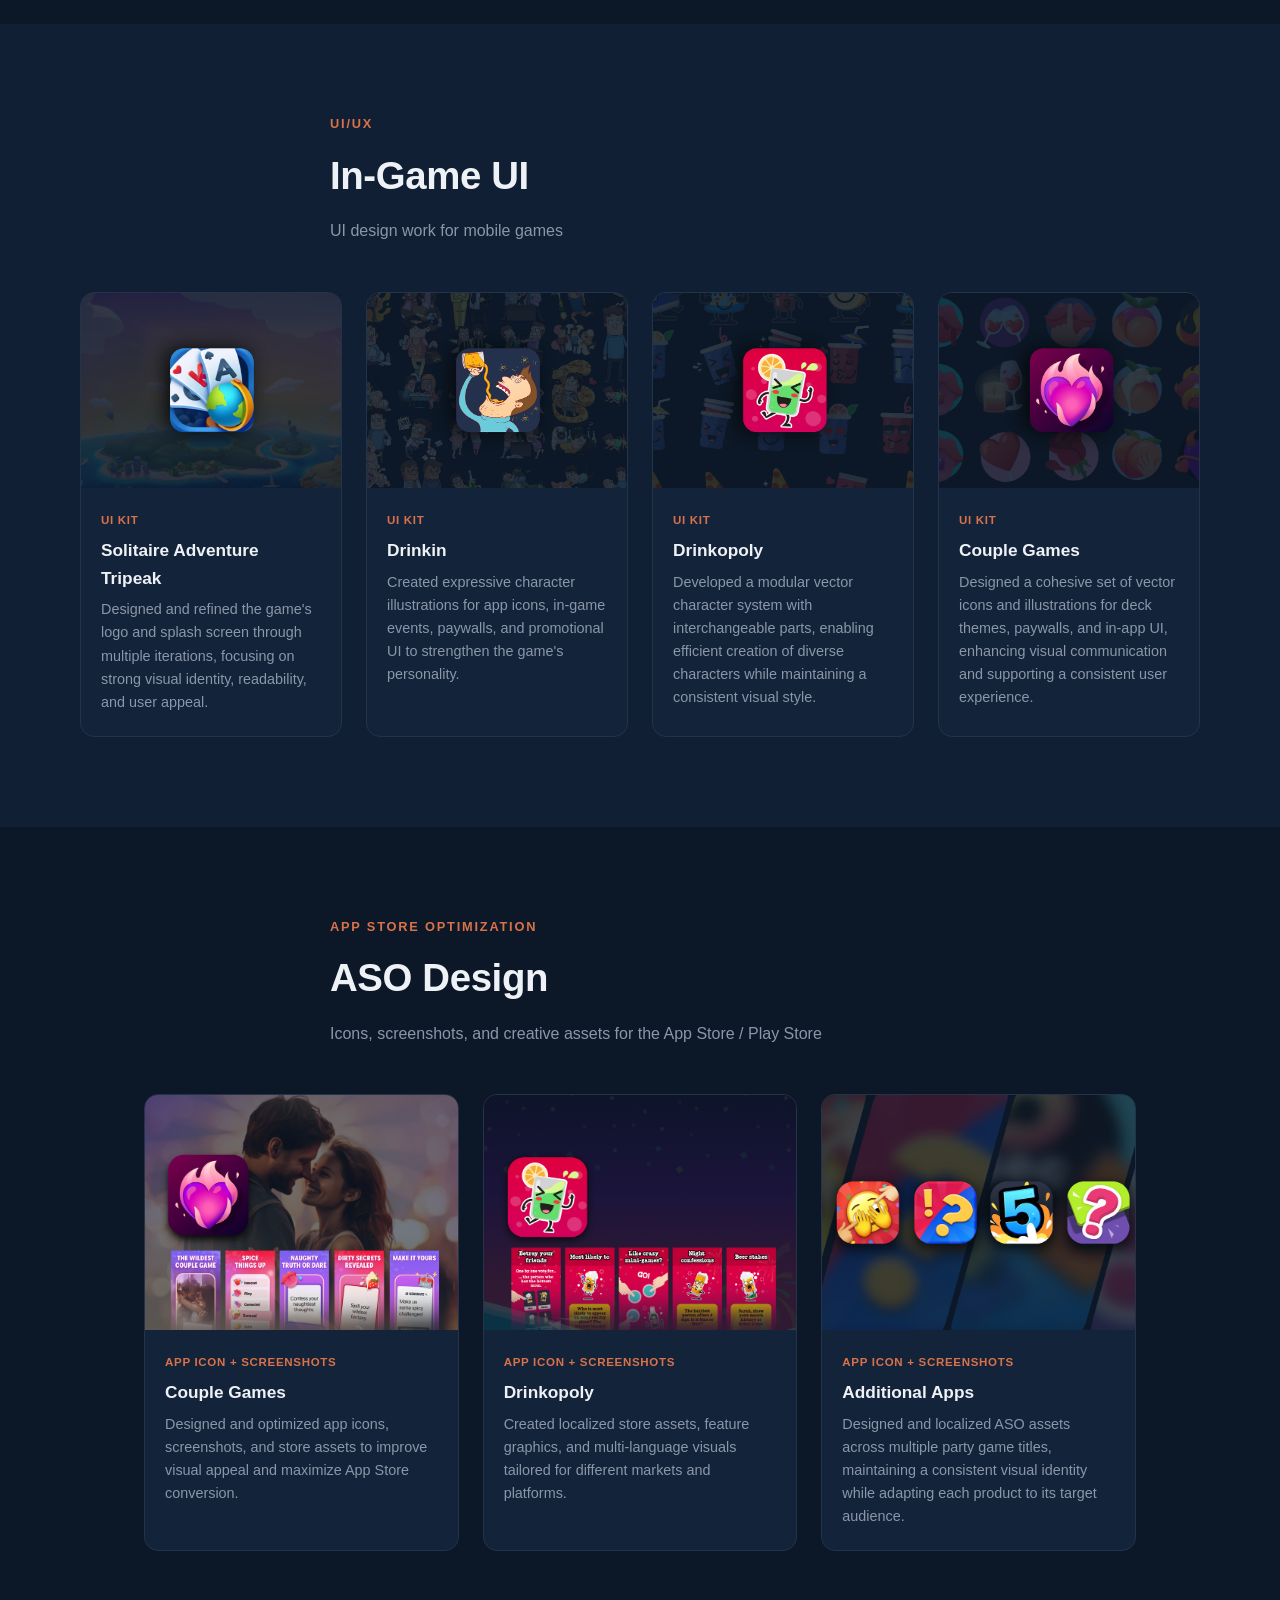
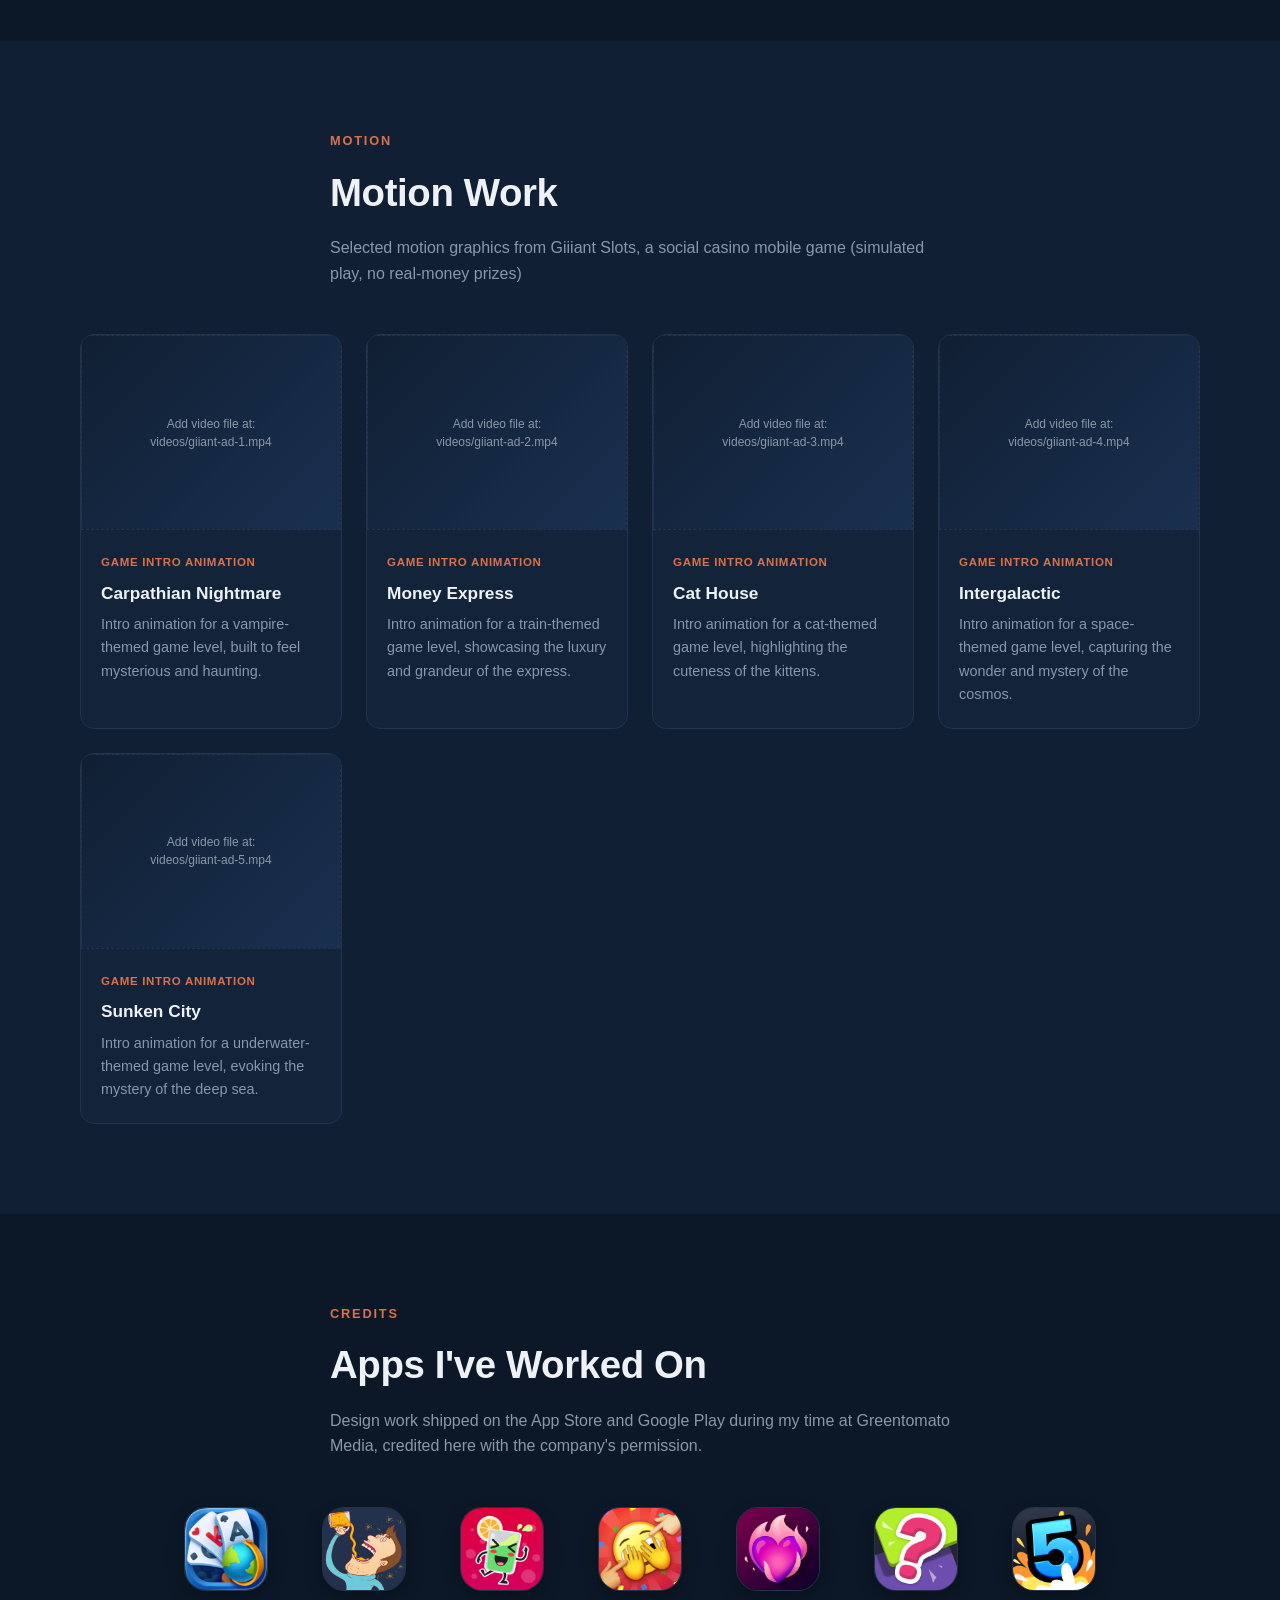
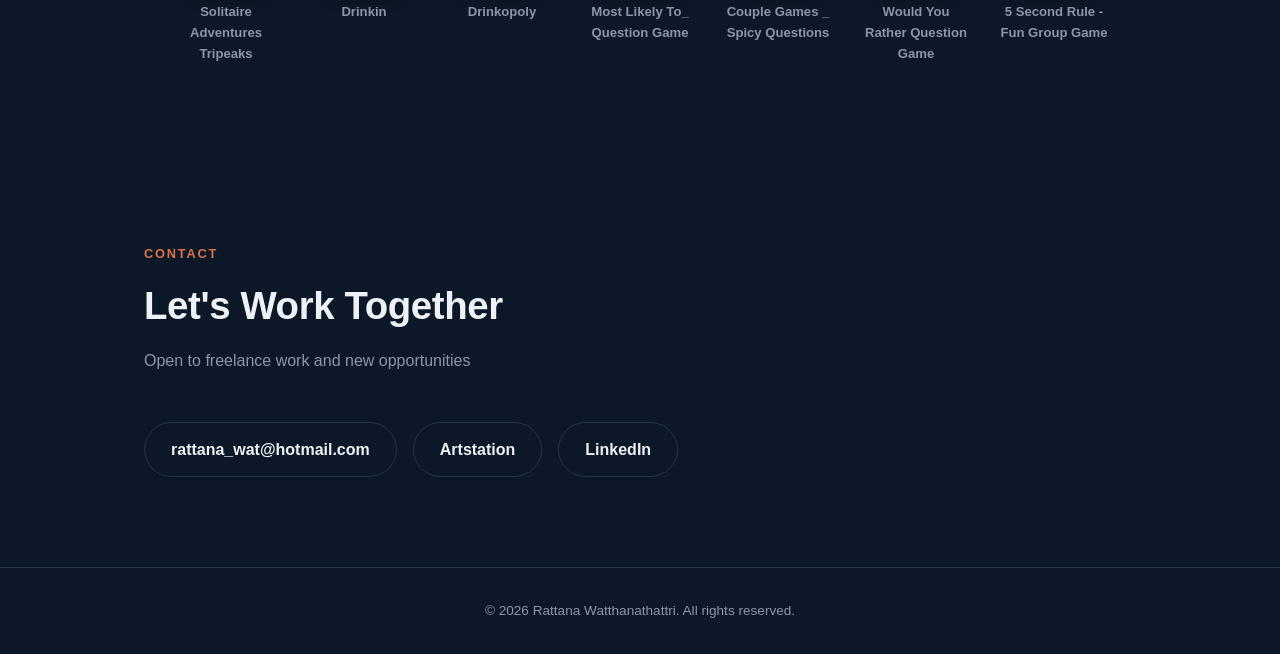
==== commit 5d2bab10: "Reword motion section to clarify game context" ====
--- a/index.html
+++ b/index.html
@@ -148,7 +148,7 @@
     <div class="section-head">
       <p class="section-eyebrow">Motion</p>
       <h2 class="section-title" data-th="งาน Motion">Motion Work</h2>
-      <p class="section-desc" data-th="ตัวอย่างงานโมชันกราฟิกและวิดีโอจากเกม Giiiant Slot">Selected motion graphics and video work from Giiiant Slot game</p>
+      <p class="section-desc" data-th="ตัวอย่างงานโมชันกราฟิกจาก Giiiant Slots เกมมือถือแนว social casino (การพนันจำลอง ไม่มีรางวัลเป็นเงินจริง)">Selected motion graphics from Giiiant Slots, a social casino mobile game (simulated play, no real-money prizes)</p>
     </div>
     <div class="grid" id="motionGrid"></div>
   </section>
